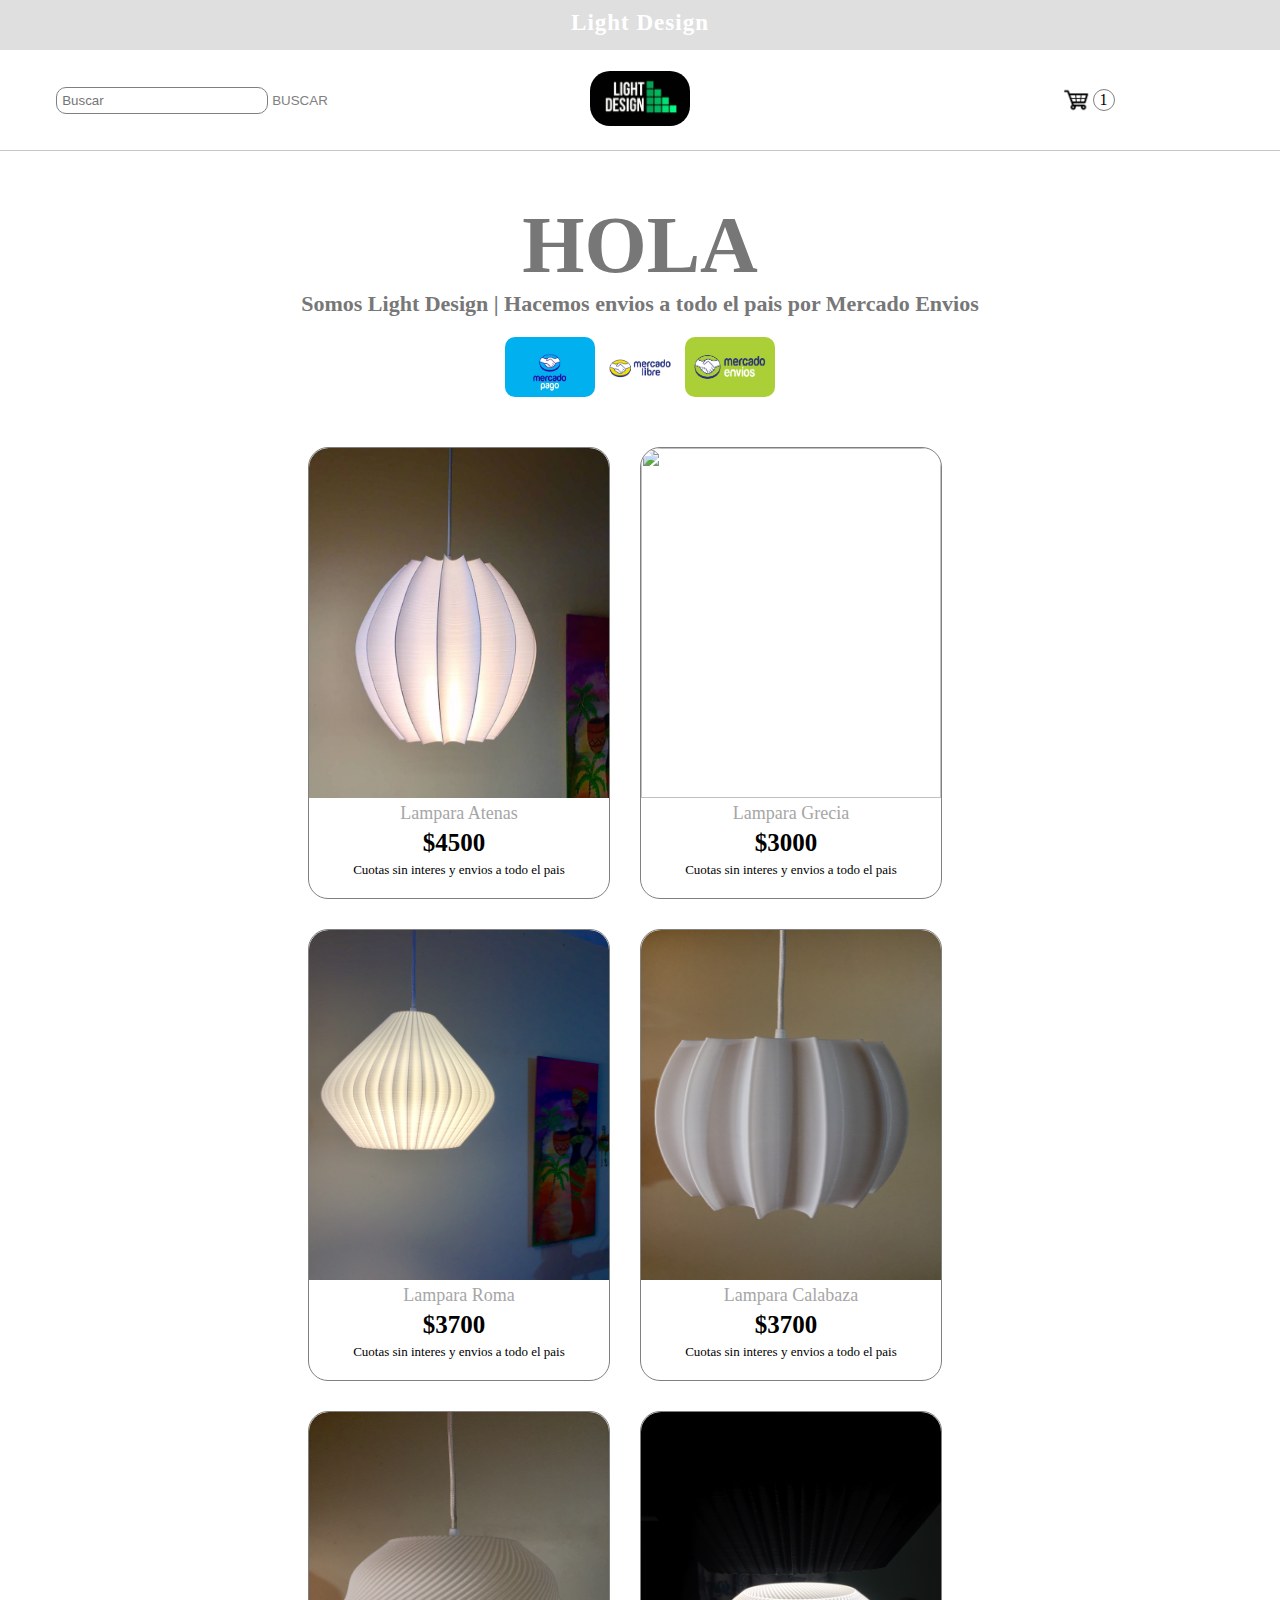
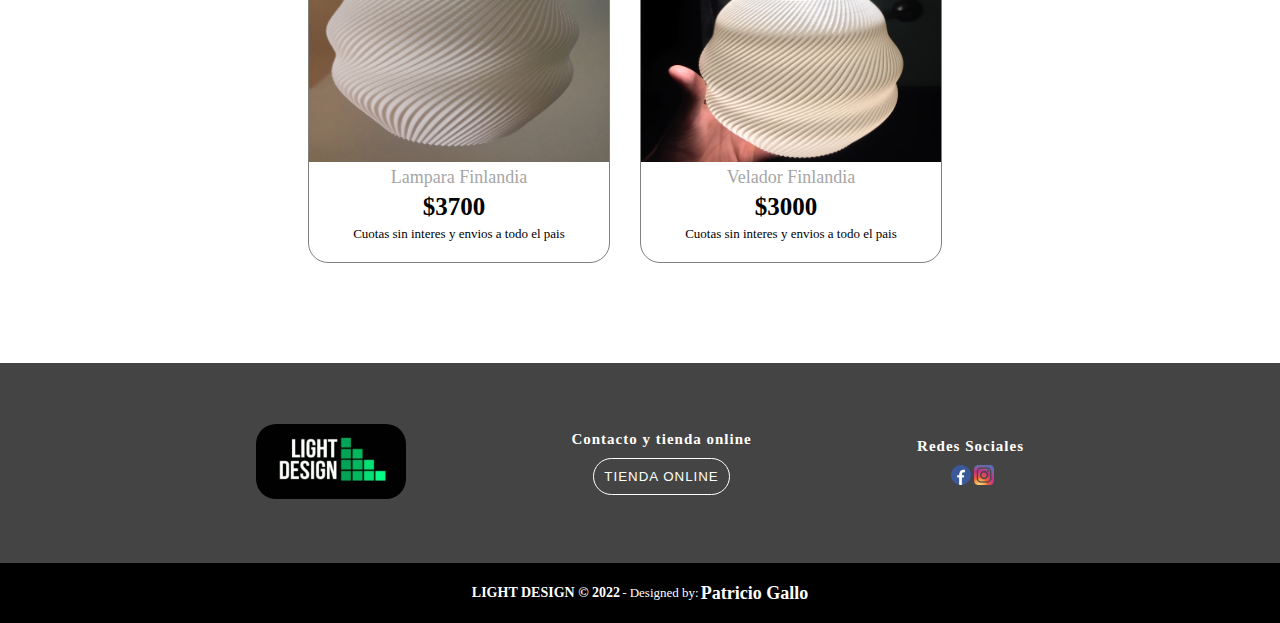
==== tienda.html @ e7c5bae1 "web completa" ====
<!DOCTYPE html>
<html lang="en">
<head>
  <meta charset="UTF-8">
  <meta name="viewport" content="width=device-width, initial-scale=1.0">
  <meta http-equiv="X-UA-Compatible" content="ie=edge">
  <title>Tienda | Light Design</title>
  <link rel="stylesheet" href="css/tienda.css">
  <script src="js/works.js"></script>
</head>
<body>

  <header>
    <div class="header_nombre">
      <a href="index.html"> <h1>Light Design</h1> </a>
    </div>
    <div class="header_contenido">
      <div class="formulario_busqueda">
        <form class="" action="index.html" method="post">
          <input type="text" name="busqueda" placeholder="Buscar">
          <button type="submit" name="button">BUSCAR</button>
        </form>
      </div>
      <div class="logo_Empresa">
        <a href="index.html"> <img src="media/imagenes/logoNegro.jpeg" alt=""></a>
      </div>
      <div class="carrito">
        <div class="carrito_click" id="carrito">
          <img src="media/imagenes/carrito.png" alt="">
          <div class="circulo_carrito">
            <p>1</p>
          </div>
        </div>
      </div>
    </div>
  </header>



  <div class="body">

    <div class="presentacion">
      <h1>HOLA</h1>
      <h2>Somos Light Design | Hacemos envios a todo el pais por Mercado Envios</h2>
      <div class="imagenes_envio">
        <img src="media/imagenes/mercadopago.webp" alt="">
        <img src="media/imagenes/mercadolibre.png" alt="">
        <img src="media/imagenes/mercadoenvios.png" alt="">
      </div>
    </div>

    <div class="productos_body">
      <div class="cuerpo_productos" id="cuerpo_productos">




      </div>
    </div>



  </div>



  <footer>
    <div class="footer_tienda">
      <div class="footer_contenedorTienda">

        <div class="titulo_footer">
          <a href="index.html"> <img src="media/imagenes/logoNegro.jpeg" alt=""> </a>
        </div>
        <div class="tienda_footer">
          <h3>Contacto y tienda online</h3>
          <a href="tienda.html"> <button type="button" name="button">TIENDA ONLINE</button> </a>
        </div>
        <div class="redesSociales_footer">
          <h3>Redes Sociales</h3>
          <div class="redes">
            <a href="#"> <img src="media/imagenes/facebook.png" alt=""> </a>
            <a href="#"> <img src="media/imagenes/instagram.png" alt=""> </a>
          </div>
        </div>
        </div>
    </div>
    <div class="footer_copy">
        <h1>LIGHT DESIGN © 2022</h1>
        <h2>- Designed by:</h2>
        <a href="http://patriciogallo.com.ar/" target="_blank">Patricio Gallo</a>
    </div>
  </footer>

<script src="js/tienda.js"></script>
</body>
</html>
---- css/tienda.css ----
*{
  margin: 0px;
  padding: 0px;
}

body{
  background-color: white;
  width: 100%;
}

header{
  width: 100%;
  height: 150px;
  display: flex;
  flex-direction: column;
  border-bottom: 1px solid rgb(198, 198, 198);
  position: fixed;
  top: 0px;
  z-index: 2;
  background-color: white;
}

.header_nombre{
  width: 100%;
  height: 50px;
  flex-direction: row;
  align-items: center;
  justify-content: center;
  background-color: rgb(223, 223, 223);
}
.header_nombre a{
  text-decoration: none;
}
.header_nombre h1{
  text-align: center;
  font-size: 23px;
  color: white;
  margin-top: 10px;
  letter-spacing: 1px;
}
.header_contenido{
  width: 100%;
  height: 100px;
  display: flex;
  flex-direction: row;
  align-items: center;
  justify-content: space-between;
}

.formulario_busqueda{
  height: 100px;
  width: 30%;
  display: flex;
  flex-direction: row;
  justify-content: center;
  align-items: center;
}
.formulario_busqueda form input{
  padding: 5px;
  width: 200px;
  border-radius: 10px;
  border: 1px solid grey;
}
.formulario_busqueda form button{
  background-color: transparent;
  border: none;
  color: grey;
  cursor: pointer;
}
.formulario_busqueda form button:hover{
  color: black;
}

.logo_Empresa{
  width: 40%;
  height: 100px;
  display: flex;
  flex-direction: column;
  align-items: center;
  justify-content: center;
}
.logo_Empresa img{
  width: 100px;
  height: 55px;
  border-radius: 20px;
}

.carrito{
  width: 30%;
  height: 100px;
  display: flex;
  flex-direction: row;
  align-items: center;
  justify-content: center;
}
.carrito_click{
  display: flex;
  flex-direction: row;
  align-items: center;
  justify-content: center;
  cursor: pointer;
}
.carrito img{
  height: 30px;
  width: 30px;
  margin-right: 1px;
}
.circulo_carrito{
  height: 20px;
  width: 20px;
  border: 1px solid grey;
  border-radius: 50%;
  display: flex;
  flex-direction: column;
  justify-content: center;
  align-items: center;
}


/* EMPIEZA EL BODY */

.body{
  width: 100%;
  display: flex;
  flex-direction: column;
  margin-top: 150px;
}

.presentacion{
  width: 100%;
  margin-top: 50px;
  display: flex;
  flex-direction: column;
  justify-content: center;
  align-items: center;
}
.presentacion h1{
  font-size: 80px;
  color: rgb(119, 119, 119);
}
.presentacion h2{
  font-size: 22px;
  color: rgb(119, 119, 119);
}

.imagenes_envio {
  display: flex;
  flex-direction: row;
  margin-top: 20px;
}
.imagenes_envio img{
  width: 90px;
  height: 60px;
  border-radius: 10px;
}




/* PRODUCTOS */

.productos_body{
  width: 90%;
  margin-left: 5%;
  display: flex;
  flex-direction: row;
  justify-content: center;
  align-items: center;
  flex-wrap: wrap;
}



.cuerpo_productos{
  display: flex;
  flex-direction: row;
  flex-wrap: wrap;
  align-items: center;
  justify-content: center;
  width: 80%;
  margin-top: 20px;
}

.cuerpo_productos  img{
  width:  300px;
  height: 350px;
  }

.cuerpo_productos button h3{
  font-size: 20px;
}

.contenedor_producto{
  width: 300px;
  height: 450px;
  border: 1px solid grey;
  margin-right: 30px;
  margin-top: 30px;
  cursor: pointer;
  position: relative;

  display: flex;
  flex-direction: column;
  align-items: center;
  border-radius: 20px;
}
.contenedor_producto:hover{
  border: 2px solid grey;
  box-shadow: 0px 0px 13px 1px #aaaaaa;
}

.contenedor_producto  img{
  width:  300px;
  height: 350px;
  border-top-left-radius: 20px;
  border-top-right-radius: 20px;
  }

.contenedor_producto h3 {
  font-size: 18px;
  color: rgb(166, 166, 166);
  font-weight: normal;
  margin-top: 5px;
}
.precios{
  display: flex;
  flex-direction: row;
  margin-top: 5px;
}
.precios h2{
  font-size: 25px;
  margin-right: 10px;
}
.precios h4{
  font-size: 23px;
  text-decoration: line-through;
  color: rgb(166, 166, 166);
  font-weight: normal;
}
.contenedor_producto p{
  font-size: 13px;
  margin-top: 5px;
}


/* INICIO FOOTER */

footer{
  width: 100%;
  display: flex;
  flex-direction: column;
  margin-top: 100px;
}

.footer_tienda{
  width: 100%;
  height: 200px;
  background-color: rgb(68, 68, 68);
  display:flex;
  flex-direction: row;
  justify-content:center;
  align-items:center;
}

.footer_contenedorTienda{
   width: 60%;
   display: flex;
   flex-direction: row;
   justify-content: space-between;
   align-items: center;
}

.titulo_footer{
  display: flex;
  flex-direction: column;
}
.titulo_footer img{
  width: 150px;
  height: 75px;
  border-radius: 20px;

}
.titulo_footer h1{
  color: white;
  font-size: 23px;
  font-weight: 300;
  font-style: italic;
  margin-left: 50px;
}

.tienda_footer{
  display: flex;
  flex-direction: column;
  align-items: center;
  justify-content: center;
}
.tienda_footer h3{
  font-size: 15px;
  color: white;
  letter-spacing: 1px;
}

.tienda_footer button{
  background-color: transparent;
  border: 1px solid white;
  cursor: pointer;
  color: white;
  padding: 10px;
  border-radius: 20px;
  letter-spacing: 1px;
  margin-top: 10px;
}
.tienda_footer button:hover{
  background-color: rgb(103, 103, 103)
}

.redesSociales_footer{
  display: flex;
  flex-direction: column;
  align-items: center;
}
.redesSociales_footer h3{
  font-size: 15px;
  color: white;
  letter-spacing: 1px;
}
.redes{
  display: flex;
  flex-direction: row;
}
.redes img{
  width: 20px;
  height: 20px;
  margin-left: 3px;
  margin-top: 10px;
}

.footer_copy{
  width: 100%;
  height: 60px;
  background-color: black;
  display: flex;
  flex-direction: row;
  justify-content: center;
  align-items: center;
}

.footer_copy h1{
  font-size: 14px;
  color: white;
  margin-right: 2px;
}
.footer_copy h2{
  font-size: 13px;
  font-weight: normal;
  color: white;
  margin-right: 2px;
}
.footer_copy a{
  font-size: 18px;
  text-decoration: none;
  color: white;
  font-weight: bold;
}
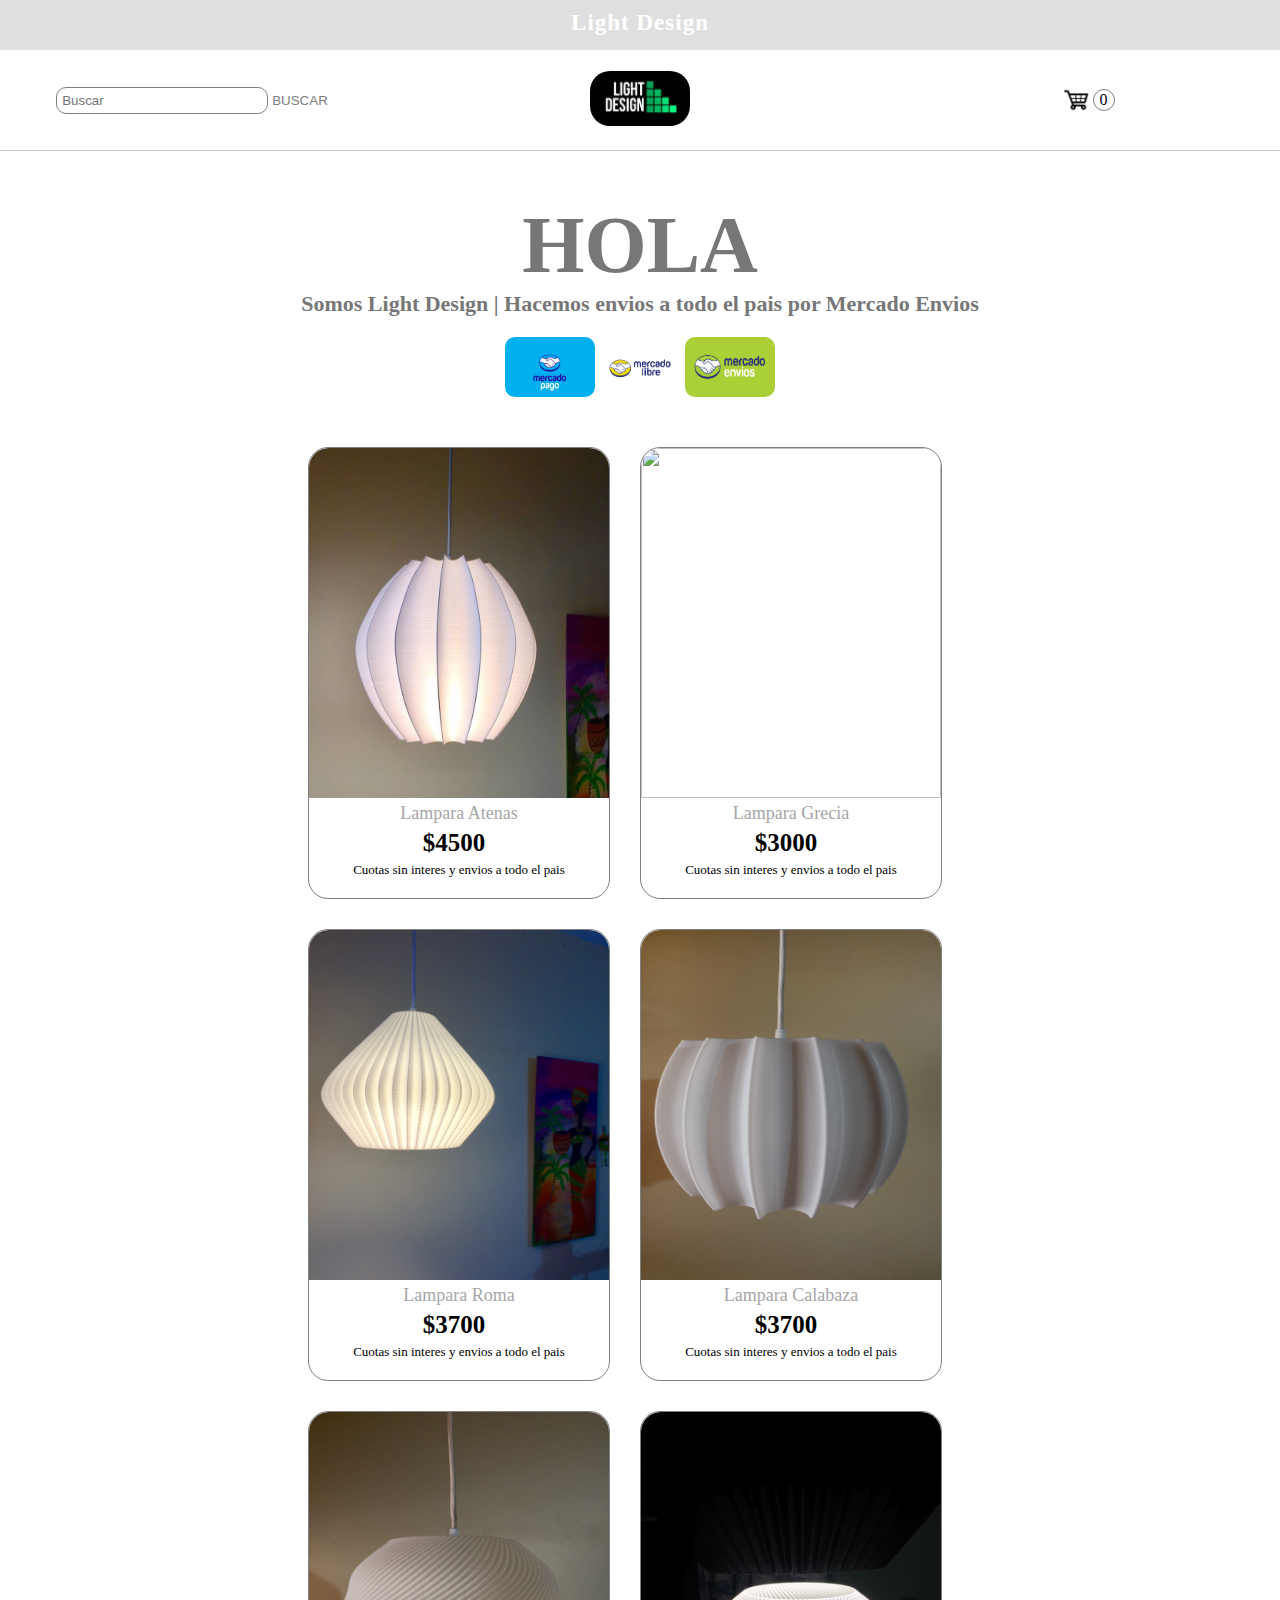
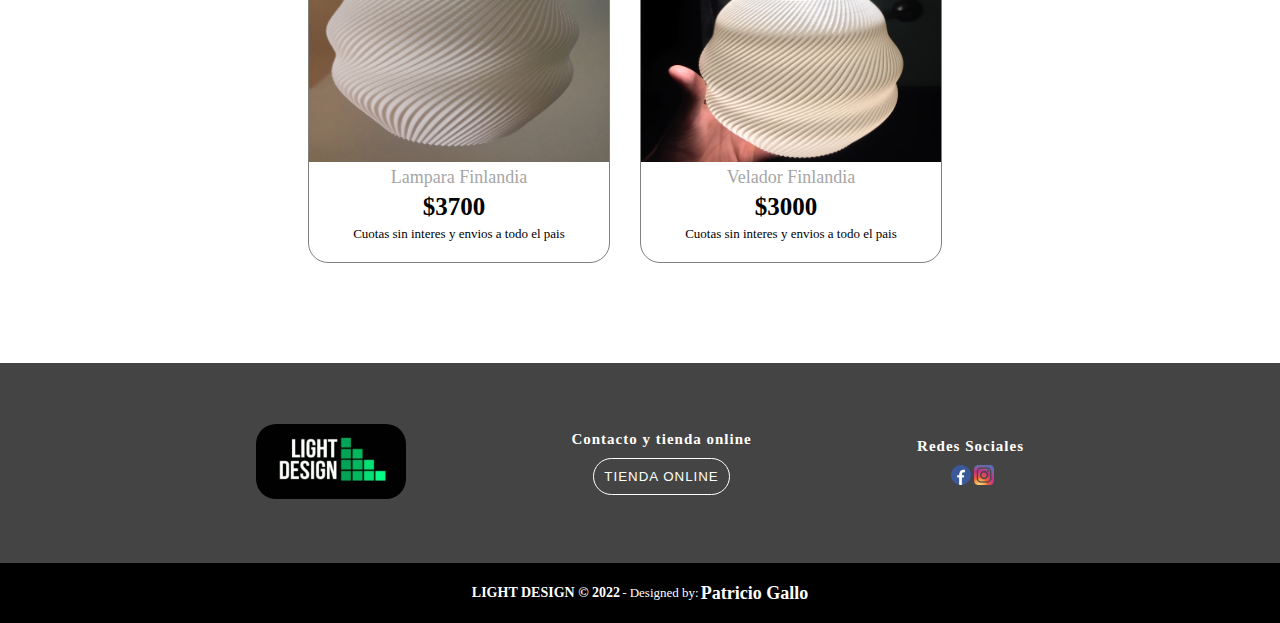
==== commit fe002901: "web completa" ====
--- a/tienda.html
+++ b/tienda.html
@@ -10,6 +10,18 @@
 </head>
 <body>
 
+  <div class="espacio_alerta" id="espacio_alerta">
+
+  </div>
+
+  <div class="ocultar" id="menu_slider">
+    <div id="contenidoMenuSlider">
+
+    </div>
+    <div id="debajo_menuSlider">
+
+    </div>
+  </div>
   <header>
     <div class="header_nombre">
       <a href="index.html"> <h1>Light Design</h1> </a>
@@ -25,9 +37,9 @@
         <a href="index.html"> <img src="media/imagenes/logoNegro.jpeg" alt=""></a>
       </div>
       <div class="carrito">
-        <div class="carrito_click" id="carrito">
+        <div class="carrito_click" id="carrito_click">
           <img src="media/imagenes/carrito.png" alt="">
-          <div class="circulo_carrito">
+          <div class="circulo_carrito" id="circulo_carrito">
             <p>1</p>
           </div>
         </div>
@@ -89,6 +101,8 @@
         <h2>- Designed by:</h2>
         <a href="http://patriciogallo.com.ar/" target="_blank">Patricio Gallo</a>
     </div>
+
+
   </footer>
 
 <script src="js/tienda.js"></script>
--- a/css/tienda.css
+++ b/css/tienda.css
@@ -7,6 +7,11 @@
   background-color: white;
   width: 100%;
 }
+
+.ocultar{
+  display: none;
+}
+/* INICIO HEADER */
 
 header{
   width: 100%;
@@ -362,3 +367,185 @@
   color: white;
   font-weight: bold;
 }
+
+
+/*      Componentes ALERTA       */
+
+.espacio_alerta{
+  display: flex;
+  flex-direction: column;
+  width: 30%;
+  z-index: 3;
+  position: fixed;
+  right: 0px;
+  bottom: 0px;
+}
+
+.alerta_compra{
+  width: 70%;
+  height: 100px;
+  background-color: rgb(246, 246, 246);
+  margin-bottom:  20px;
+  margin-left: 30px;
+  z-index: 3;
+  border: 1px solid grey;
+  border-radius: 10px;
+  padding: 20px;
+  display: flex;
+  flex-direction: column;
+
+}
+
+.alerta_compra h1{
+  font-size: 18px;
+  text-align: center;
+}
+.alerta_compra h3{
+  font-weight: normal;
+  font-size: 16px;
+  margin-bottom: 5px;
+}
+.alerta_compra h4{
+  font-weight: normal;
+}
+
+.alerta_compra button{
+  margin-left: 70%;
+  font-size: 10px;
+  width: 60px;
+  height: 30px;
+  border-radius: 7px;
+  padding: 2px;
+  background-color: transparent;
+  border: 1px solid grey;
+  cursor: pointer;
+}
+.alerta_compra button:hover{
+  background-color: rgb(214, 214, 214)
+}
+
+.alerta_compra .cuerpo_lineaMenu {
+  height: 1px;
+  background-color: grey;
+  margin-top: 5px;
+  margin-bottom: 10px;
+  margin-right: 0px;
+}
+
+
+/*     FIN Componentes ALERTA    */
+
+/* animaciones */
+
+.animacion-salida {
+  animation-name: salida;
+  animation-duration: 0.3s;
+}
+
+@keyframes salida {
+  0%   {margin-left:0;}
+  100% {margin-left: 100%;}
+}
+
+
+.animacion-entrada {
+  animation-name: entrada;
+  animation-duration: 0.5s;
+}
+
+/*      MENU Slider      */
+
+.menu_slider{
+  width: 30%;
+  height: 100%;
+  background-color: white;
+  z-index: 2;
+  position: fixed;
+  right:0;
+  border: 1px solid grey;
+  display: flex;
+  flex-direction: column;
+}
+
+.overflow{
+  max-height: 500px;
+  overflow: auto;
+}
+
+.slider_componentes{
+  display: flex;
+  flex-direction: row;
+  margin-top: 20px;
+  width: 100%;
+}
+
+.componentes_imagen{
+  width: 33%;
+}
+
+.componentes_imagen img{
+  width: 60px;
+  height: 83px;
+  margin-left: 25%;
+  border-radius: 10px;
+}
+
+.componentes_nombres{
+  display: flex;
+  flex-direction: column;
+  text-align: center;
+  margin-top: 20px;
+  width: 33%;
+
+}
+
+.componentes_nombres h3{
+  font-size: 20px;
+  font-weight: normal;
+}
+
+.componentes_nombres h4{
+  font-size: 19px;
+}
+
+.componentes_boton{
+  width: 33%;
+}
+
+.componentes_boton button{
+  margin-top: 20px;
+  background-color: #af0808;
+  width: 30px;
+  height: 30px;
+  color: white;
+  border-radius: 5px;
+  cursor: pointer;
+  margin-left: 35%;
+  border: none;
+}
+
+
+#boton_compra{
+  margin-left: 20px;
+  font-size: 14px;
+  width: 110px;
+  height: 40px;
+  border: 1px solid grey;
+  margin-top: 20px;
+  background-color: transparent;
+  border-radius: 10px;
+  cursor: pointer;
+}
+#boton_compra:hover{
+  background-color: rgb(214, 214, 214)
+}
+
+.menu_slider h1{
+  text-align: right;
+  margin-right: 30px;
+  font-size: 20px;
+  margin-top: 40px;
+}
+
+
+/*    Fin componentes SLIDER     */
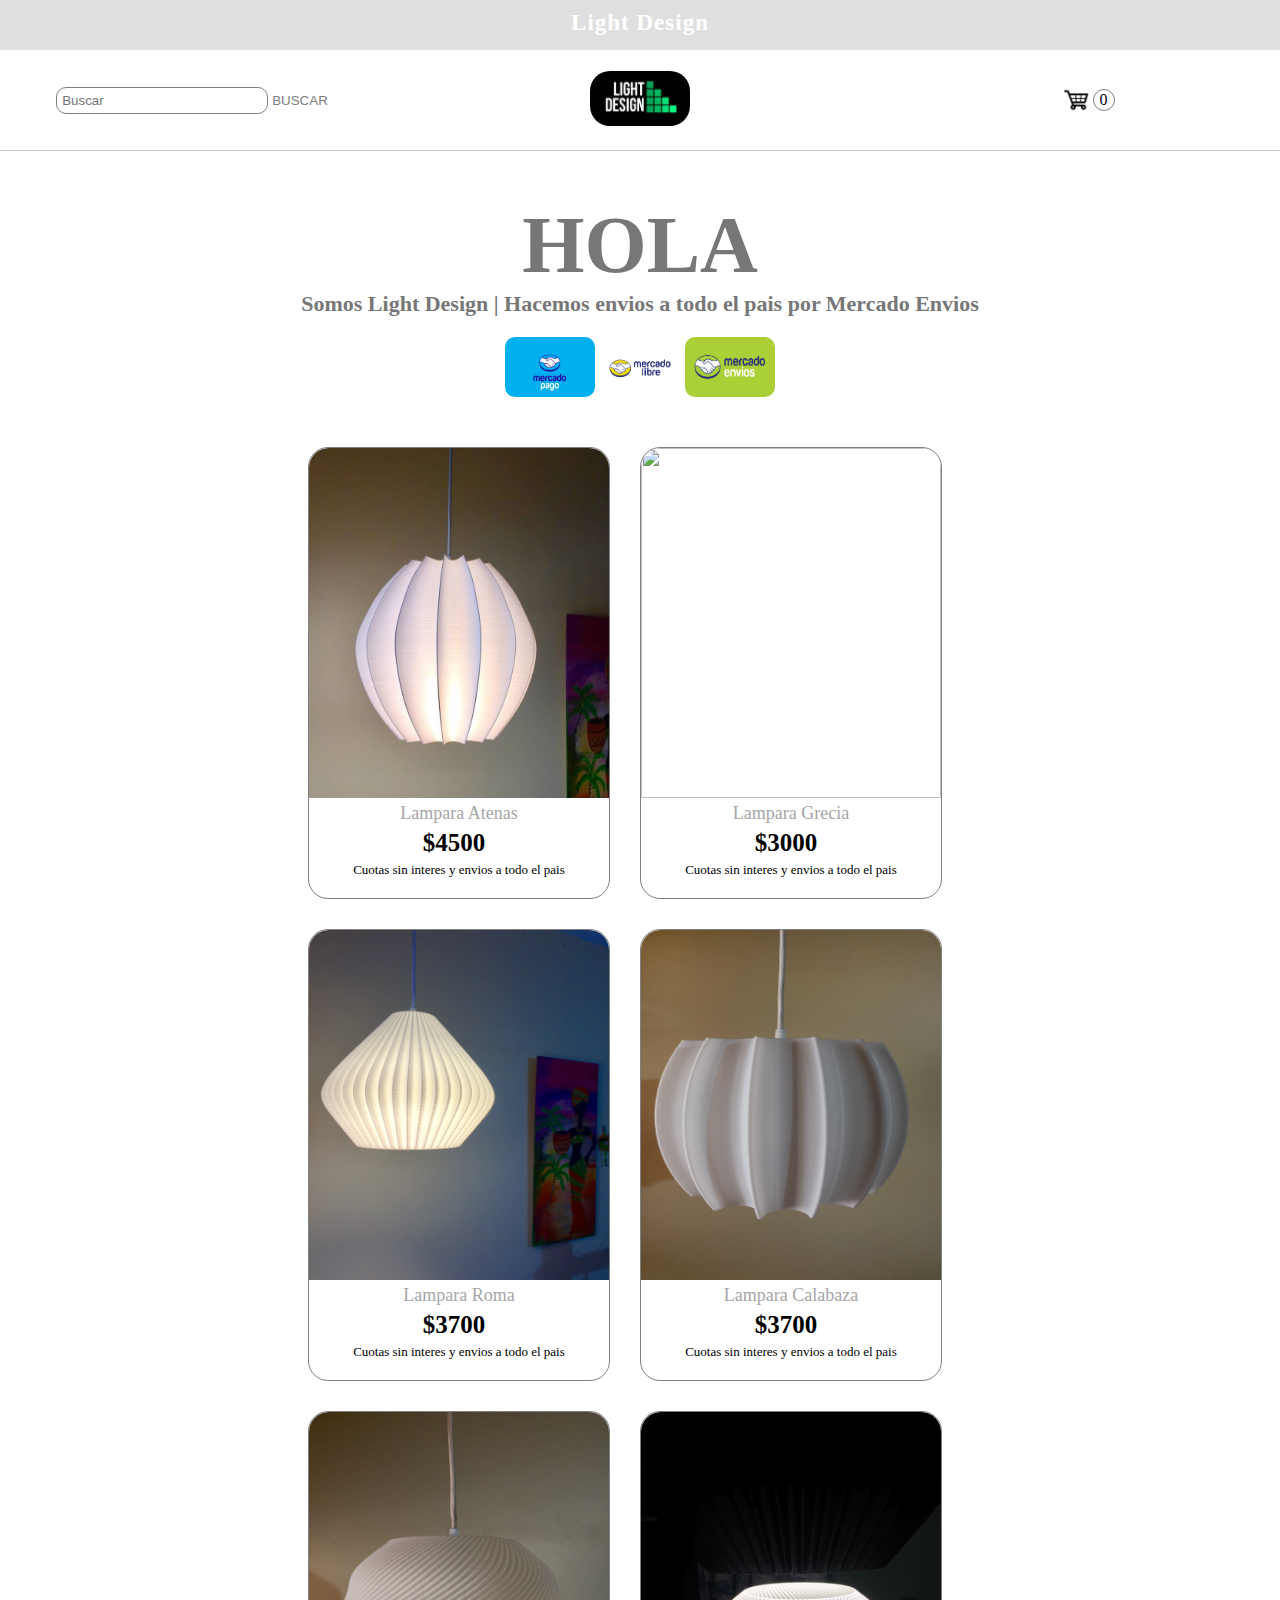
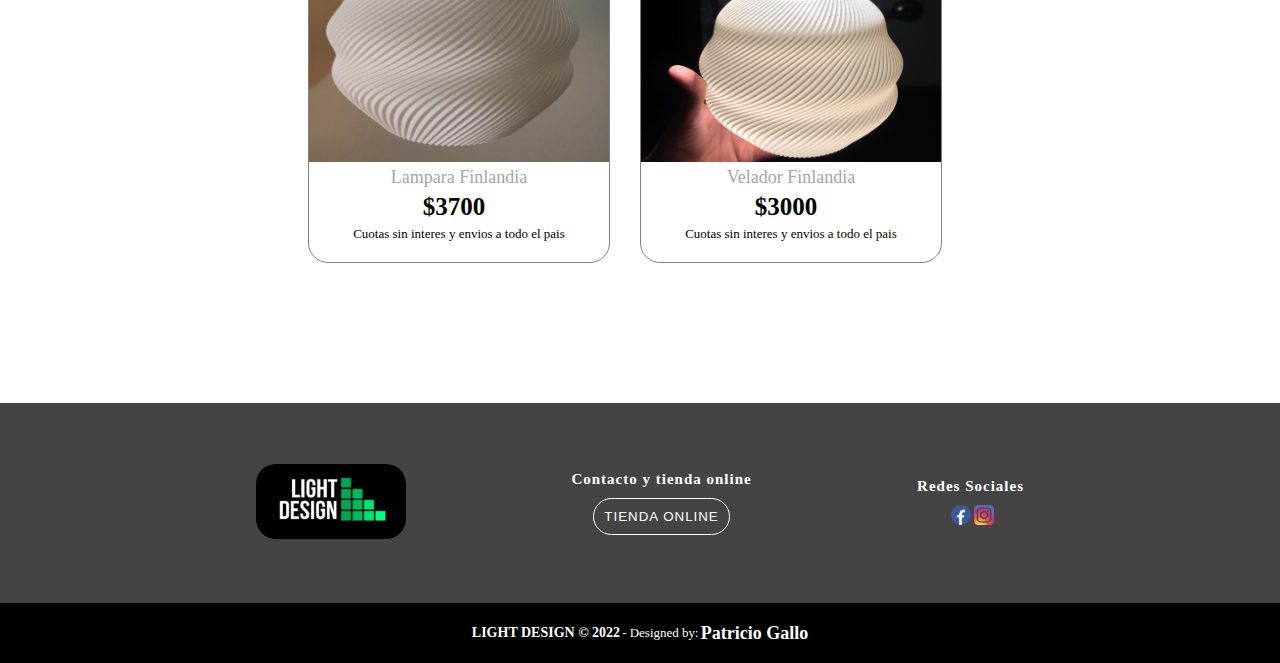
==== commit c4df2e17: "web completa" ====
--- a/tienda.html
+++ b/tienda.html
@@ -49,7 +49,7 @@
 
 
 
-  <div class="body">
+  <div class="body" id="cuerpo">
 
     <div class="presentacion">
       <h1>HOLA</h1>
@@ -75,6 +75,8 @@
   </div>
 
 
+  <div class="body2" id="cuerpo_compra">    
+  </div>
 
   <footer>
     <div class="footer_tienda">
--- a/css/tienda.css
+++ b/css/tienda.css
@@ -484,8 +484,8 @@
 }
 
 .componentes_imagen img{
-  width: 60px;
-  height: 83px;
+  width: 70px;
+  height: 85px;
   margin-left: 25%;
   border-radius: 10px;
 }
@@ -549,3 +549,82 @@
 
 
 /*    Fin componentes SLIDER     */
+
+
+/* PAGINA N2 */
+
+.body2{
+  width: 100%;
+  display: flex;
+  flex-direction: column;
+  margin-top: 40px;
+}
+
+.separacion_compra{
+  width: 80%;
+  display: flex;
+  flex-direction: row;
+  border-bottom: 1px solid grey;
+  margin-left: 10%;
+  margin-top: 40px;
+}
+.imagen_compra{
+  width: 50%;
+  display: flex;
+  flex-direction: column;
+  align-items: center;
+  justify-content: center;
+  margin-bottom: 40px;
+}
+.imagen_compra img{
+  width: 300px;
+  height: 400px;
+}
+.informacion_compra {
+  width: 50%;
+  display: flex;
+  flex-direction: column;
+  align-items: center;
+  margin-bottom: 40px;
+}
+.informacion_compra h1{
+  font-size: 28px;
+  font-style: italic;
+}
+.informacion_compra h2{
+  font-size: 18px;
+  font-weight: normal;
+  text-align: left;
+}
+.informacion_compra_parrafos{
+  margin-top: 20px;
+  margin-bottom: 20px;
+}
+.informacion_compra_parrafos h3{
+  font-size: 17px;
+  text-align: left;
+  font-weight: normal;
+}
+.informacion_compra h4{
+  margin-top: 10px;
+}
+.informacion_compra img{
+  width: 200px;
+  height: 160px;
+}
+.informacion_compra button{
+  width: 150px;
+  height: 50px;
+  padding: 10px;
+  border-radius: 10px;
+  border: 1px solid grey;
+  background-color: transparent;
+  margin-bottom: 10px;
+  cursor: pointer;
+}
+.informacion_compra button:hover{
+  background-color: rgb(214, 214, 214)
+}
+.informacion_compra p{
+  font-size: 13px;
+}
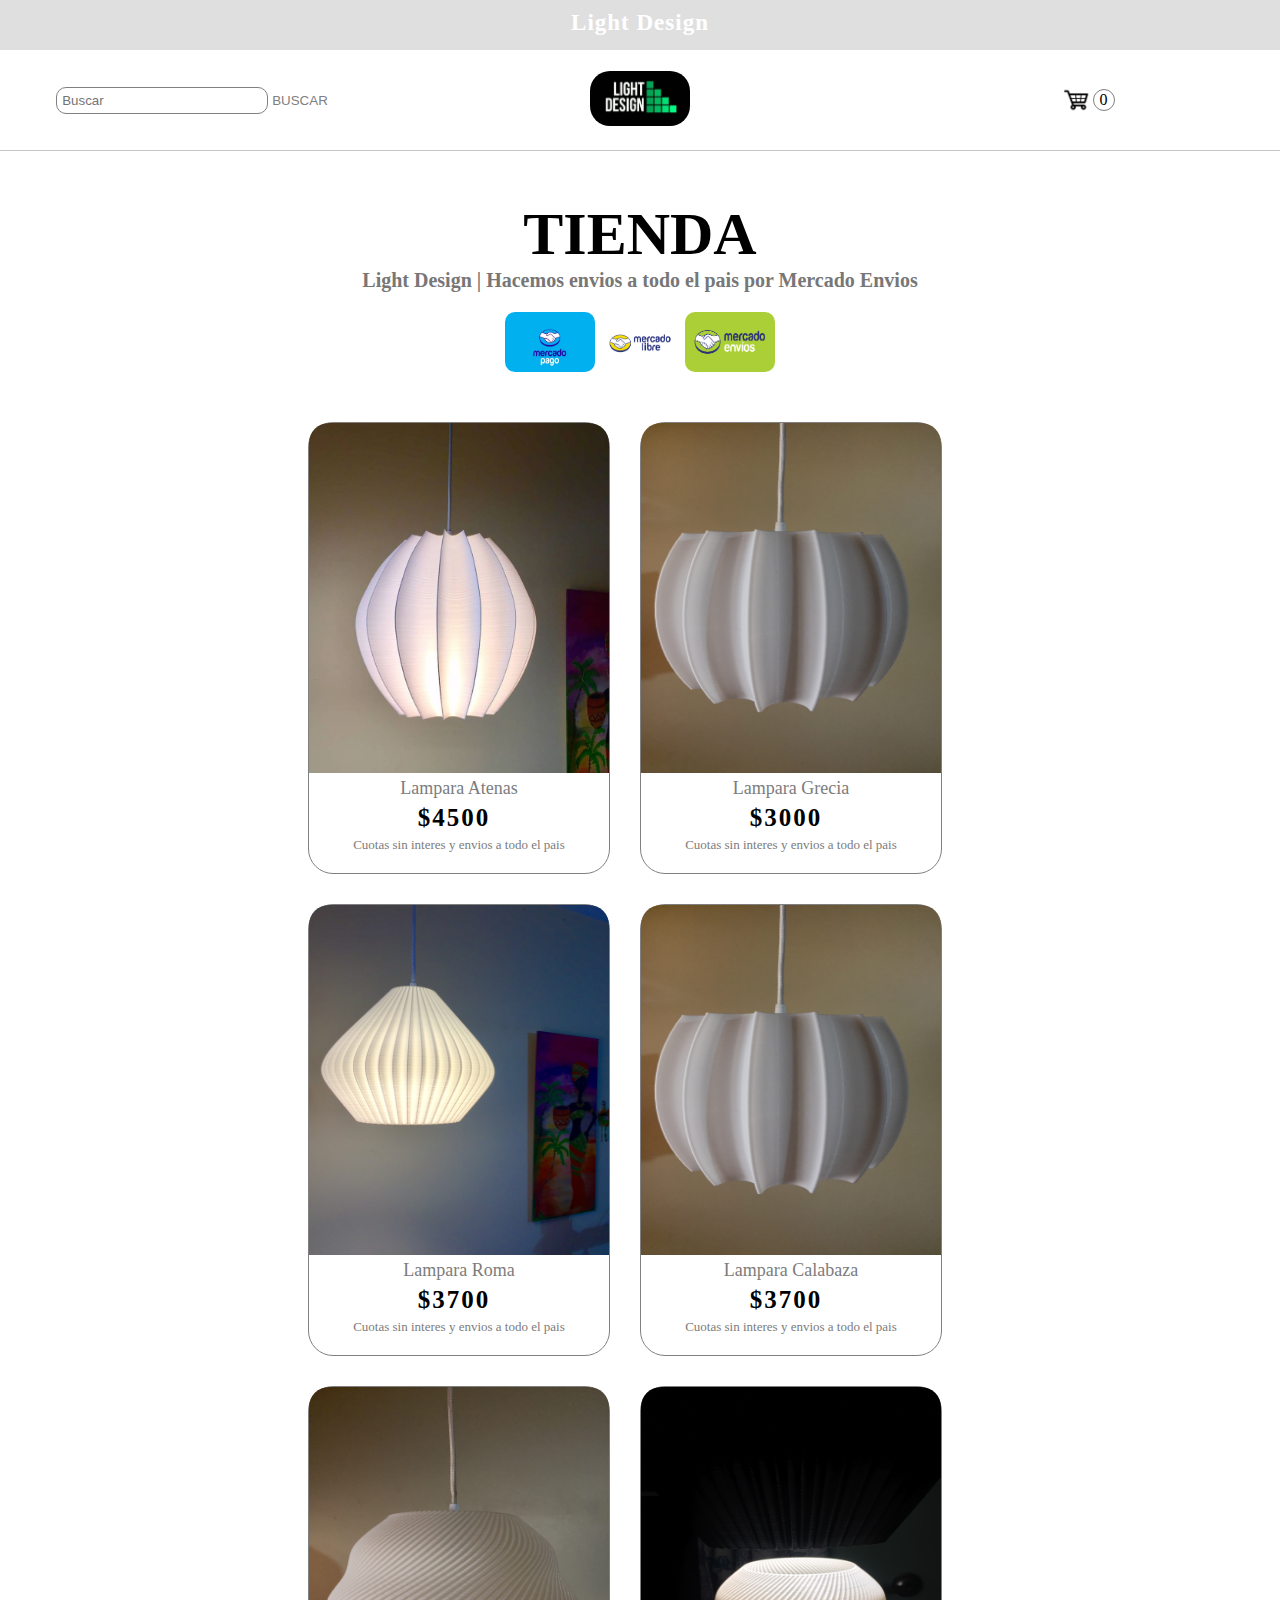
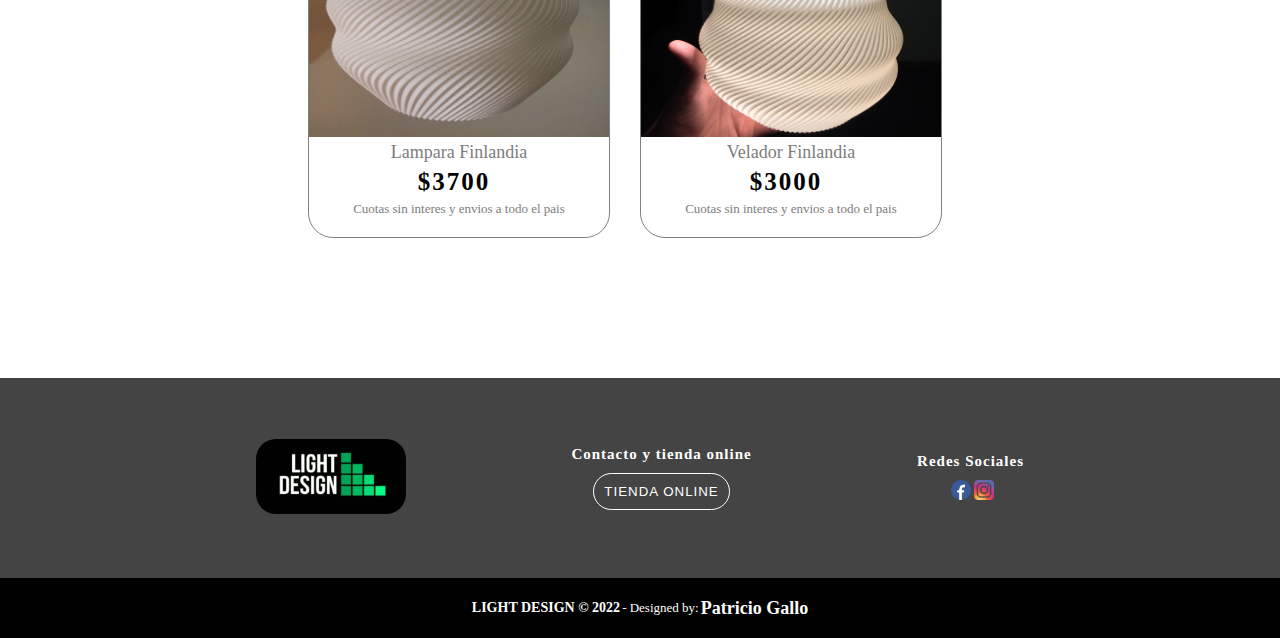
==== commit f235a464: "web completa" ====
--- a/tienda.html
+++ b/tienda.html
@@ -28,13 +28,13 @@
     </div>
     <div class="header_contenido">
       <div class="formulario_busqueda">
-        <form class="" action="index.html" method="post">
-          <input type="text" name="busqueda" placeholder="Buscar">
+        <form class="" action="index.html" method="post" id="buscador">
+          <input type="text" name="buscar" placeholder="Buscar">
           <button type="submit" name="button">BUSCAR</button>
         </form>
       </div>
       <div class="logo_Empresa">
-        <a href="index.html"> <img src="media/imagenes/logoNegro.jpeg" alt=""></a>
+        <a href="tienda.html"> <img src="media/imagenes/logoNegro.jpeg" alt=""></a>
       </div>
       <div class="carrito">
         <div class="carrito_click" id="carrito_click">
@@ -52,8 +52,8 @@
   <div class="body" id="cuerpo">
 
     <div class="presentacion">
-      <h1>HOLA</h1>
-      <h2>Somos Light Design | Hacemos envios a todo el pais por Mercado Envios</h2>
+      <h1>TIENDA</h1>
+      <h2>Light Design | Hacemos envios a todo el pais por Mercado Envios</h2>
       <div class="imagenes_envio">
         <img src="media/imagenes/mercadopago.webp" alt="">
         <img src="media/imagenes/mercadolibre.png" alt="">
@@ -75,7 +75,7 @@
   </div>
 
 
-  <div class="body2" id="cuerpo_compra">    
+  <div class="body2" id="cuerpo_compra">
   </div>
 
   <footer>
@@ -83,7 +83,7 @@
       <div class="footer_contenedorTienda">
 
         <div class="titulo_footer">
-          <a href="index.html"> <img src="media/imagenes/logoNegro.jpeg" alt=""> </a>
+          <a href="tienda.html"> <img src="media/imagenes/logoNegro.jpeg" alt=""> </a>
         </div>
         <div class="tienda_footer">
           <h3>Contacto y tienda online</h3>
--- a/css/tienda.css
+++ b/css/tienda.css
@@ -140,11 +140,10 @@
   align-items: center;
 }
 .presentacion h1{
-  font-size: 80px;
-  color: rgb(119, 119, 119);
+  font-size: 60px;
 }
 .presentacion h2{
-  font-size: 22px;
+  font-size: 20px;
   color: rgb(119, 119, 119);
 }
 
@@ -180,7 +179,7 @@
   display: flex;
   flex-direction: row;
   flex-wrap: wrap;
-  align-items: center;
+  align-items:center;
   justify-content: center;
   width: 80%;
   margin-top: 20px;
@@ -203,11 +202,10 @@
   margin-top: 30px;
   cursor: pointer;
   position: relative;
-
-  display: flex;
-  flex-direction: column;
-  align-items: center;
-  border-radius: 20px;
+  display: flex;
+  flex-direction: column;
+  align-items: center;
+  border-radius: 25px;
 }
 .contenedor_producto:hover{
   border: 2px solid grey;
@@ -223,7 +221,7 @@
 
 .contenedor_producto h3 {
   font-size: 18px;
-  color: rgb(166, 166, 166);
+  color: rgb(124, 124, 124);
   font-weight: normal;
   margin-top: 5px;
 }
@@ -235,6 +233,7 @@
 .precios h2{
   font-size: 25px;
   margin-right: 10px;
+  letter-spacing: 2px;
 }
 .precios h4{
   font-size: 23px;
@@ -245,6 +244,7 @@
 .contenedor_producto p{
   font-size: 13px;
   margin-top: 5px;
+  color: rgb(124, 124, 124);
 }
 
 
@@ -595,6 +595,7 @@
   font-size: 18px;
   font-weight: normal;
   text-align: left;
+  color: rgb(124, 124, 124);
 }
 .informacion_compra_parrafos{
   margin-top: 20px;
@@ -604,9 +605,10 @@
   font-size: 17px;
   text-align: left;
   font-weight: normal;
+  margin-top: 8px;
 }
 .informacion_compra h4{
-  margin-top: 10px;
+  margin-top: 15px;
 }
 .informacion_compra img{
   width: 200px;
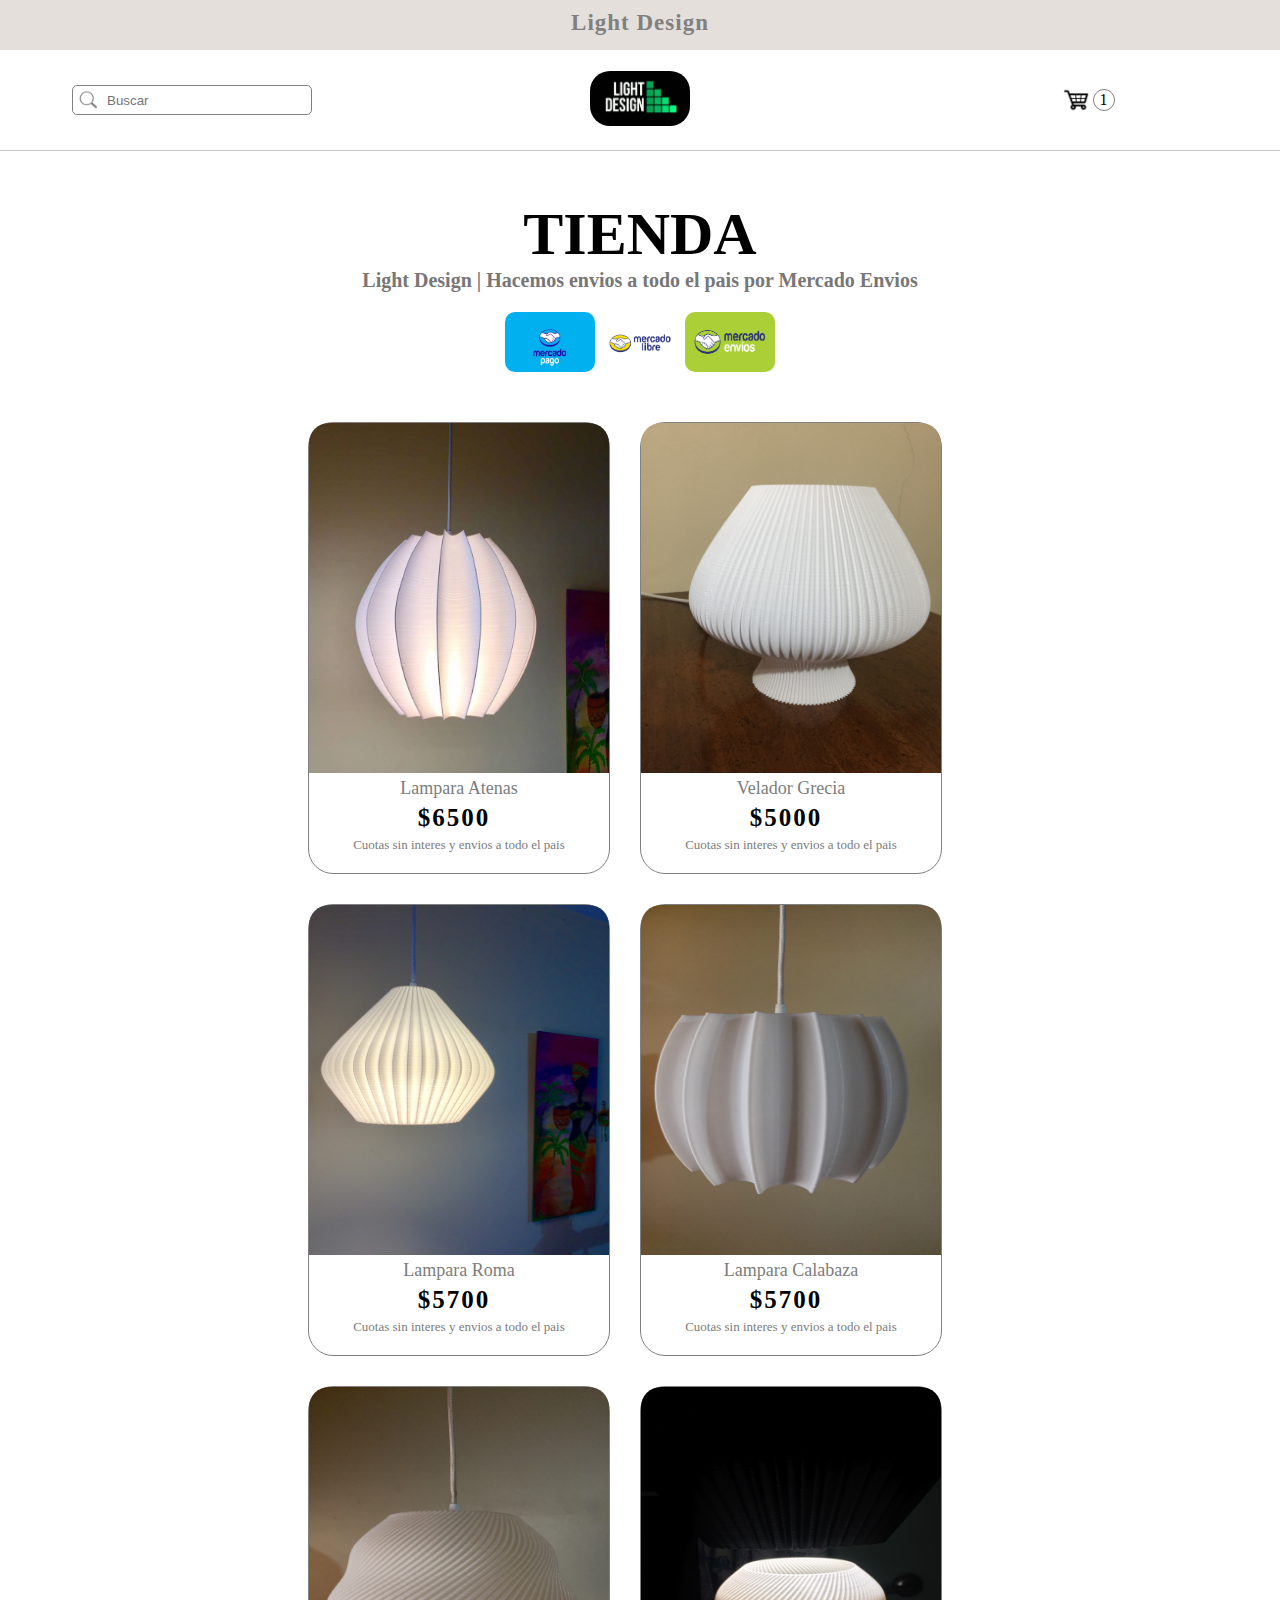
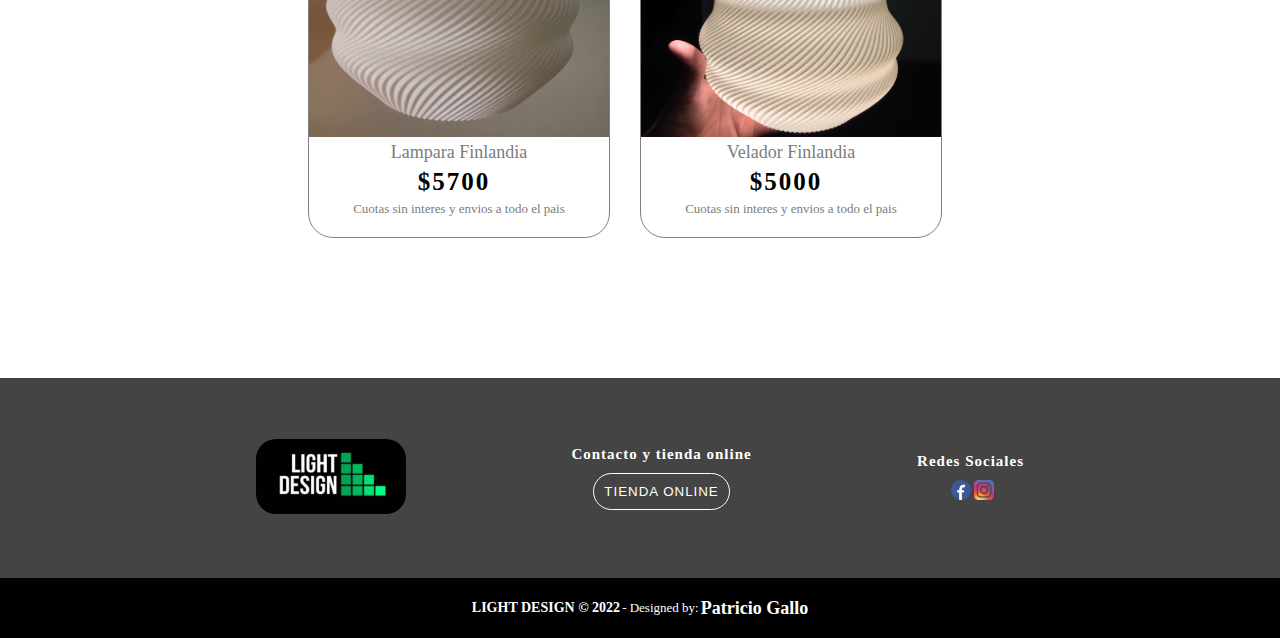
==== commit ec144080: "up to date" ====
--- a/tienda.html
+++ b/tienda.html
@@ -1,36 +1,47 @@
 <!DOCTYPE html>
 <html lang="en">
+
+
 <head>
   <meta charset="UTF-8">
   <meta name="viewport" content="width=device-width, initial-scale=1.0">
   <meta http-equiv="X-UA-Compatible" content="ie=edge">
   <title>Tienda | Light Design</title>
   <link rel="stylesheet" href="css/tienda.css">
+  <meta name="description" content="
+  Tienda de LightDesign, aqui encontraras todos nuestros productos en stock, para realizar tu compra o pedir un producto personalizado.
+  ">
   <script src="js/works.js"></script>
 </head>
+
+
+
 <body>
 
-  <div class="espacio_alerta" id="espacio_alerta">
-
-  </div>
+  <div class="espacio_alerta" id="espacio_alerta"></div>
 
   <div class="ocultar" id="menu_slider">
     <div id="contenidoMenuSlider">
-
     </div>
     <div id="debajo_menuSlider">
-
     </div>
   </div>
+
+
+
   <header>
     <div class="header_nombre">
-      <a href="index.html"> <h1>Light Design</h1> </a>
+      <a href="index.html">
+        <h1>Light Design</h1>
+      </a>
     </div>
     <div class="header_contenido">
       <div class="formulario_busqueda">
         <form class="" action="index.html" method="post" id="buscador">
-          <input type="text" name="buscar" placeholder="Buscar">
-          <button type="submit" name="button">BUSCAR</button>
+          <div class="borderFormulario">
+            <img src="media/imagenes/lupa.png" alt="">
+            <input type="text" name="buscar" placeholder="Buscar">
+          </div>
         </form>
       </div>
       <div class="logo_Empresa">
@@ -49,6 +60,7 @@
 
 
 
+
   <div class="body" id="cuerpo">
 
     <div class="presentacion">
@@ -60,28 +72,25 @@
         <img src="media/imagenes/mercadoenvios.png" alt="">
       </div>
     </div>
-
     <div class="productos_body">
       <div class="cuerpo_productos" id="cuerpo_productos">
-
-
-
-
       </div>
     </div>
 
+  </div>
 
-
-  </div>
 
 
   <div class="body2" id="cuerpo_compra">
   </div>
 
+
+
+
   <footer>
+
     <div class="footer_tienda">
       <div class="footer_contenedorTienda">
-
         <div class="titulo_footer">
           <a href="tienda.html"> <img src="media/imagenes/logoNegro.jpeg" alt=""> </a>
         </div>
@@ -96,17 +105,21 @@
             <a href="#"> <img src="media/imagenes/instagram.png" alt=""> </a>
           </div>
         </div>
-        </div>
-    </div>
-    <div class="footer_copy">
-        <h1>LIGHT DESIGN © 2022</h1>
-        <h2>- Designed by:</h2>
-        <a href="http://patriciogallo.com.ar/" target="_blank">Patricio Gallo</a>
+      </div>
     </div>
 
+    <div class="footer_copy">
+      <h1>LIGHT DESIGN © 2022</h1>
+      <h2>- Designed by:</h2>
+      <a href="http://patriciogallo.com.ar/" target="_blank">Patricio Gallo</a>
+    </div>
 
   </footer>
 
-<script src="js/tienda.js"></script>
+
+
+  <script src="js/tienda.js"></script>
+
 </body>
+
 </html>
--- a/css/tienda.css
+++ b/css/tienda.css
@@ -12,7 +12,6 @@
   display: none;
 }
 /* INICIO HEADER */
-
 header{
   width: 100%;
   height: 150px;
@@ -22,8 +21,7 @@
   position: fixed;
   top: 0px;
   z-index: 2;
-  background-color: white;
-}
+  background-color: white;}
 
 .header_nombre{
   width: 100%;
@@ -31,7 +29,7 @@
   flex-direction: row;
   align-items: center;
   justify-content: center;
-  background-color: rgb(223, 223, 223);
+  background-color: #e4dfdb;
 }
 .header_nombre a{
   text-decoration: none;
@@ -39,7 +37,7 @@
 .header_nombre h1{
   text-align: center;
   font-size: 23px;
-  color: white;
+  color: grey;
   margin-top: 10px;
   letter-spacing: 1px;
 }
@@ -60,20 +58,26 @@
   justify-content: center;
   align-items: center;
 }
-.formulario_busqueda form input{
-  padding: 5px;
+.borderFormulario{
+  display: flex;
+  flex-direction: row;
+  justify-content: center;
+  align-items: center;
+  border: 1px solid grey;
+  border-radius: 5px;
+  padding: 4px;
+}
+
+.borderFormulario input{
   width: 200px;
-  border-radius: 10px;
-  border: 1px solid grey;
-}
-.formulario_busqueda form button{
-  background-color: transparent;
-  border: none;
-  color: grey;
-  cursor: pointer;
-}
-.formulario_busqueda form button:hover{
-  color: black;
+  border: 0px;
+  outline: NONE;
+}
+
+.borderFormulario img{
+  width: 20px;
+  height: 20px;
+  margin-right: 10px;
 }
 
 .logo_Empresa{
@@ -192,6 +196,7 @@
 
 .cuerpo_productos button h3{
   font-size: 20px;
+      color:black;
 }
 
 .contenedor_producto{
@@ -317,6 +322,7 @@
 }
 .tienda_footer button:hover{
   background-color: rgb(103, 103, 103)
+      color:black;
 }
 
 .redesSociales_footer{
@@ -419,9 +425,11 @@
   background-color: transparent;
   border: 1px solid grey;
   cursor: pointer;
+  color:black;
 }
 .alerta_compra button:hover{
   background-color: rgb(214, 214, 214)
+      color:black;
 }
 
 .alerta_compra .cuerpo_lineaMenu {
@@ -522,6 +530,7 @@
   cursor: pointer;
   margin-left: 35%;
   border: none;
+  color: white;
 }
 
 
@@ -535,6 +544,7 @@
   background-color: transparent;
   border-radius: 10px;
   cursor: pointer;
+  color: black;
 }
 #boton_compra:hover{
   background-color: rgb(214, 214, 214)
@@ -602,13 +612,18 @@
   margin-bottom: 20px;
 }
 .informacion_compra_parrafos h3{
-  font-size: 17px;
+  font-size: 18px;
   text-align: left;
   font-weight: normal;
   margin-top: 8px;
 }
 .informacion_compra h4{
   margin-top: 15px;
+  font-size: 18px;
+}
+.informacion_compra h5{
+  font-size: 22px;
+  margin-top: 50px;
 }
 .informacion_compra img{
   width: 200px;
@@ -623,10 +638,312 @@
   background-color: transparent;
   margin-bottom: 10px;
   cursor: pointer;
+      color:black;
 }
 .informacion_compra button:hover{
   background-color: rgb(214, 214, 214)
+
 }
 .informacion_compra p{
   font-size: 13px;
 }
+
+.botones_compra{
+  margin-top: 50px;
+  display: flex;
+  flex-direction: row;
+  justify-content: center;
+  align-items: center;
+}
+.botones_compra button{
+  margin-left: 10px;
+      color:black;
+}
+
+.selector_compra{
+  display: flex;
+  flex-direction: row;
+  justify-content: center;
+  align-items: center;
+  border: 1px solid grey;
+  border-radius: 10px;
+  width: 100px;
+  height: 50px;
+  margin-top: 30px;
+  background-color: white;
+}
+.selector_compra button{
+  background-color: none;
+  border: none;
+  padding: 0px;
+  margin: 0px;
+  width: 33px;
+  height: 50px;
+  font-size: 20px;
+  font-weight: normal;
+      color:black;
+}
+.selector_compra button:hover{
+  background-color: white;
+}
+.selector_compra p{
+  width: 33px;
+  text-align: center;
+  font-size: 20px;
+}
+
+
+/* ---------------------------------- PARA CELULARES ----------------------------------------------*/
+
+@media only screen and (max-width: 699px) {
+
+
+  /*      Componentes ALERTA       */
+
+  .espacio_alerta{
+    display: flex;
+    flex-direction: column;
+    width: 90%;
+    z-index: 3;
+    position: fixed;
+    right: 0px;
+    bottom: 0px;
+  }
+
+  .alerta_compra{
+    height: 100px;
+  }
+  .alerta_compra h1{
+    font-size: 16px;
+    text-align: center;
+  }
+  .alerta_compra h3{
+    font-weight: normal;
+    font-size: 15px;
+    margin-bottom: 5px;
+  }
+  .alerta_compra h4{
+    font-weight: normal;
+  }
+
+
+  /*      MENU Slider      */
+
+  .menu_slider{
+    width: 100%;
+    height: 100%;
+    background-color: white;
+    z-index: 2;
+    position: fixed;
+    right:0;
+    border: 1px solid grey;
+    display: flex;
+    flex-direction: column;
+  }
+  .overflow{
+    max-height: 300px;
+    overflow: auto;
+  }
+
+  /* INICIO HEADER */
+  header{
+    width: 100%;
+    height: 170px;
+    display: flex;
+    flex-direction: column;
+    border-bottom: 1px solid rgb(198, 198, 198);
+    position: fixed;
+    top: 0px;
+    z-index: 2;
+    background-color: white;
+  }
+
+  .header_contenido{
+    width: 100%;
+    height: 100px;
+    display: flex;
+    flex-direction: column;
+    align-items: center;
+    justify-content: space-between;
+  }
+  .header_nombre{
+    display: none;
+  }
+  .formulario_busqueda{
+    height: 100px;
+    width: 100%;
+    margin-top: 10px;
+    display: flex;
+    flex-direction:
+  }
+  .formulario_busqueda form input{
+    padding: 5px;
+    width: 250px;
+    border-radius: 5px;
+    border: 0px solid grey;
+    outline: NONE;
+  }
+
+  .logo_Empresa{
+    margin-top: 10px;
+  }
+  .carrito{
+      margin-top: 10px;
+  }
+
+  .body{
+    width: 100%;
+    display: flex;
+    flex-direction: column;
+    margin-top: 160px;
+  }
+
+  .presentacion h1{
+    font-size: 40px;
+  }
+  .presentacion h2{
+    font-size: 17px;
+    text-align: center;
+    margin-top: 10px;
+  }
+
+  /* PRODUCTOS */
+
+  .productos_body{
+    width: 90%;
+    margin-left: 5%;
+    display: flex;
+    flex-direction: column;
+    justify-content: center;
+    align-items: center;
+    flex-wrap: wrap;
+  }
+  .contenedor_producto{
+    margin-right: 0px;
+  }
+
+  /* INICIO FOOTER */
+
+  footer{
+    width: 100%;
+    display: flex;
+    flex-direction: column;
+    margin-top: 0px;
+  }
+
+  .footer_tienda{
+    width: 100%;
+    height: 300px;
+    display:flex;
+    flex-direction: column;
+    justify-content:center;
+    align-items:center;
+  }
+  .footer_contenedorTienda{
+     width: 100%;
+     display: flex;
+     flex-direction: column;
+     justify-content: space-between;
+     align-items: center;
+  }
+
+  .titulo_footer{
+    display: flex;
+    flex-direction: column;
+    margin-top: 20px;
+  }
+  .tienda_footer{
+    display: flex;
+    flex-direction: column;
+    align-items: center;
+    justify-content: center;
+    margin-top: 30px;
+  }
+
+  .redesSociales_footer{
+    display: flex;
+    flex-direction: column;
+    align-items: center;
+    margin-top: 30px;
+  }
+
+  .footer_copy h1{
+    font-size: 12px;
+    color: white;
+    margin-right: 2px;
+  }
+  .footer_copy h2{
+    font-size: 12px;
+    font-weight: normal;
+    color: white;
+    margin-right: 0px;
+  }
+  .footer_copy a{
+    font-size: 15px;
+    text-decoration: none;
+    color: white;
+    font-weight: bold;
+  }
+
+
+/* PAGINA N2 */
+.separacion_compra{
+  width: 100%;
+  display: flex;
+  flex-direction: column;
+  border-bottom: 1px solid grey;
+  margin-left: 0%;
+  margin-top: 40px;
+  justify-content: center;
+  align-items: center;
+}
+
+.imagen_compra{
+  width: 100%;
+  display: flex;
+  flex-direction: column;
+  align-items: center;
+  justify-content: center;
+}
+
+.informacion_compra {
+  width: 80%;
+  display: flex;
+  flex-direction: column;
+  align-items: center;
+  margin-bottom: 40px;
+}
+.botones_compra{
+  display: flex;
+  flex-direction: column;
+}
+.botones_compra button{
+  margin-left: 0px;
+  color:black;
+}
+
+.selector_compra{
+  display: flex;
+  flex-direction: row;
+  justify-content: center;
+  align-items: center;
+  border: 1px solid grey;
+  border-radius: 10px;
+  width: 100px;
+  height: 50px;
+}
+.selector_compra button{
+  background-color: none;
+  border: none;
+  padding: 0px;
+  margin: 0px;
+  width: 33px;
+  height: 50px;
+  color:black;
+}
+.selector_compra p{
+  width: 33px;
+  text-align: center;
+}
+
+}
